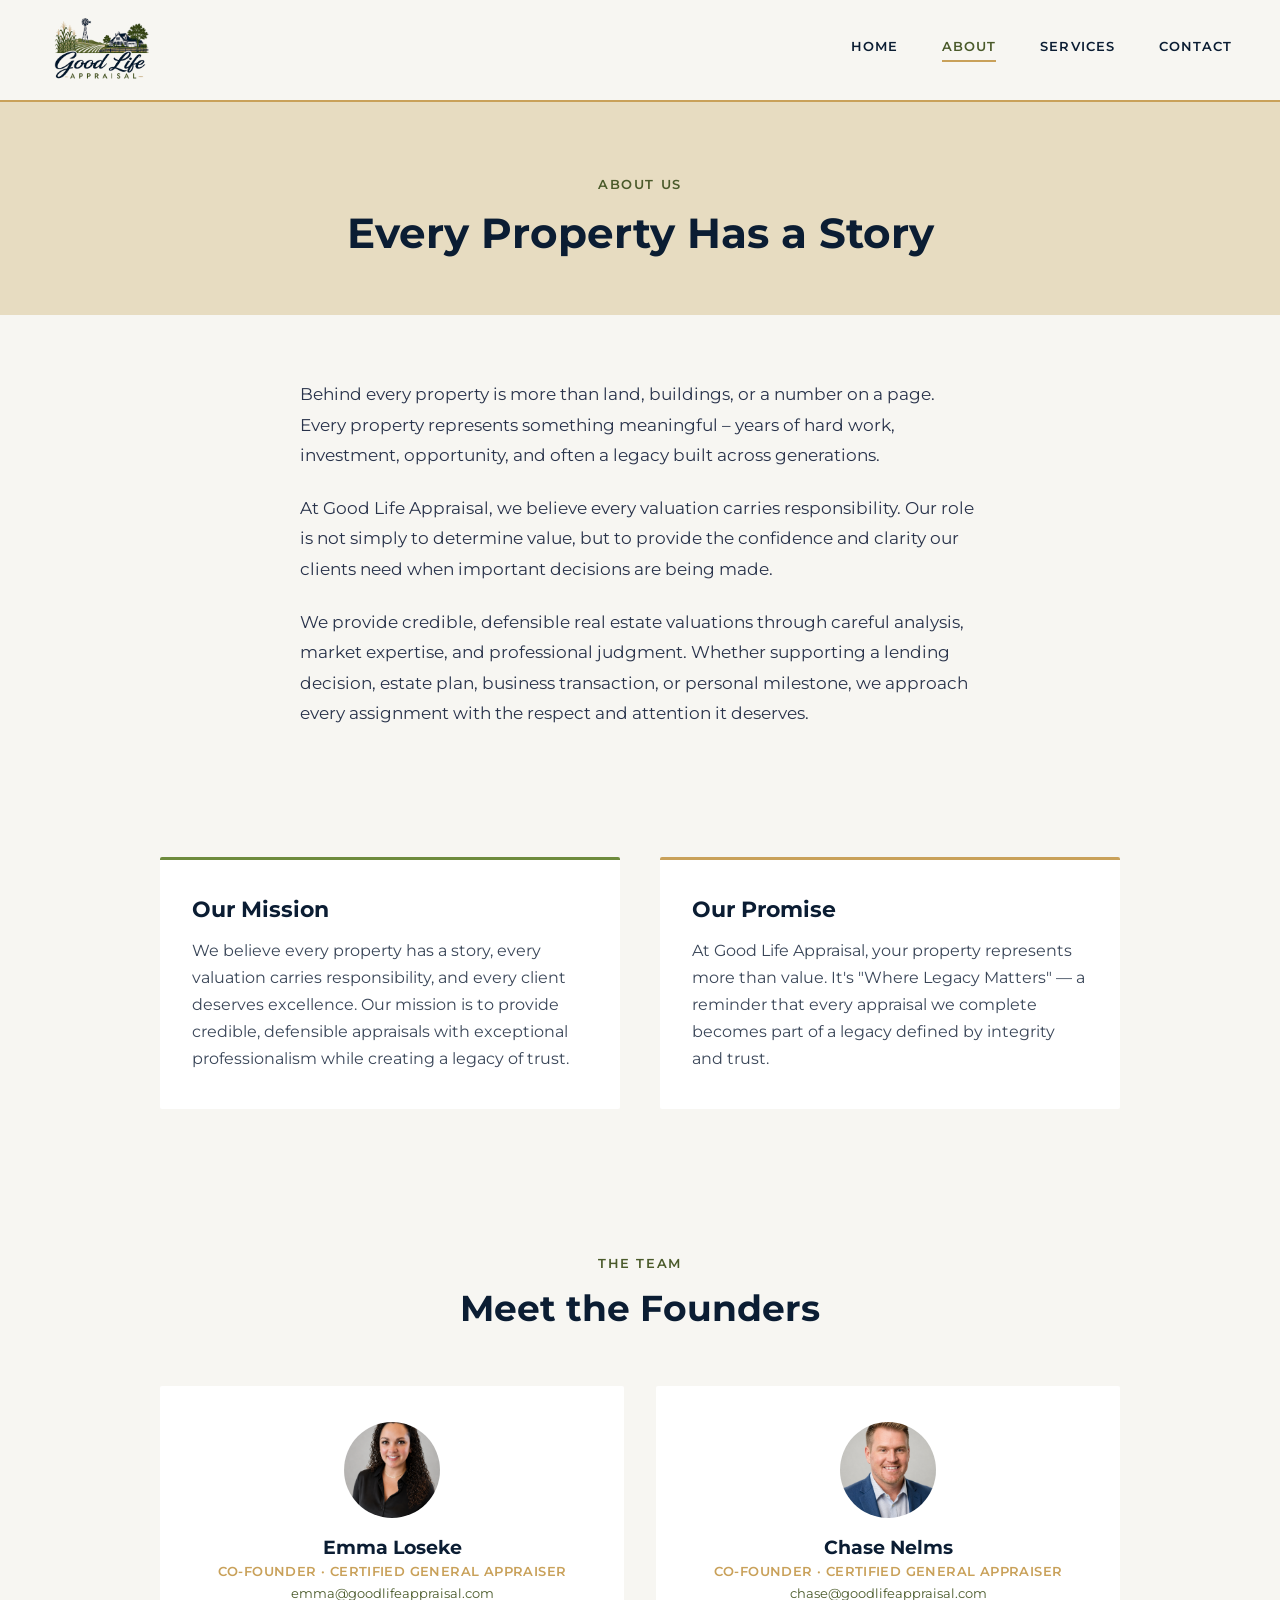
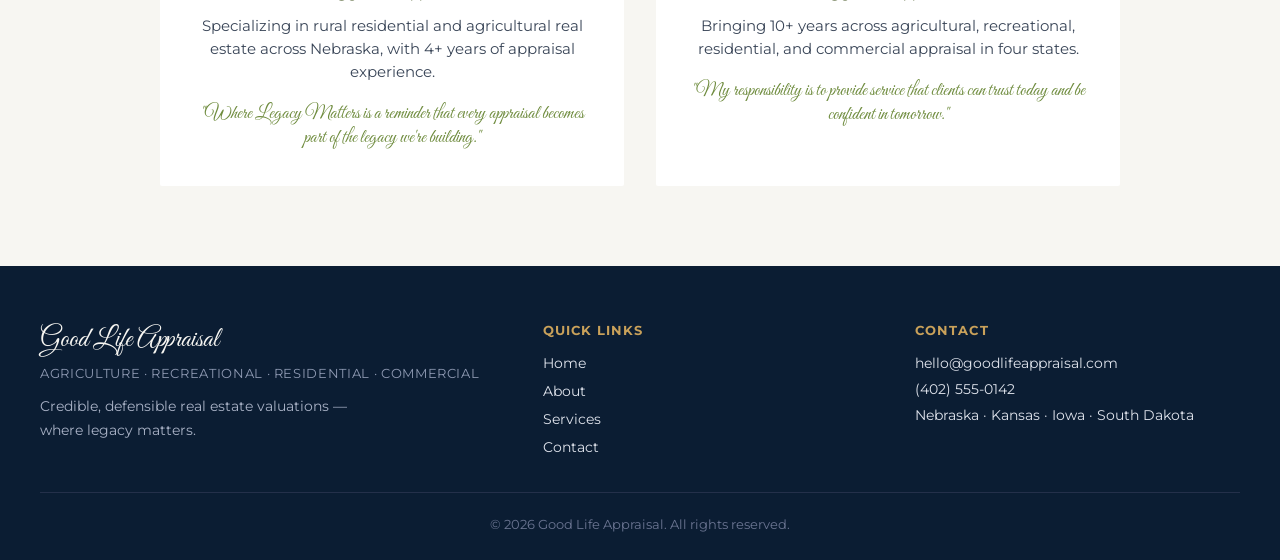
==== about.html @ 837d517a "Build production marketing site as plain static HTML/CSS/JS Recreates the design handoff (Good Life " ====
<!DOCTYPE html>
<html lang="en">
<head>
<meta charset="utf-8">
<meta name="viewport" content="width=device-width, initial-scale=1">
<title>About — Good Life Appraisal</title>
<link rel="preconnect" href="https://fonts.googleapis.com">
<link href="https://fonts.googleapis.com/css2?family=Great+Vibes&family=Montserrat:wght@400;500;600;700&display=swap" rel="stylesheet">
<link rel="stylesheet" href="styles.css">
</head>
<body>

<header class="site-header">
  <a class="logo" href="index.html">
    <img src="assets/glp-logo-only.png" alt="Good Life Appraisal">
  </a>
  <nav>
    <a href="index.html">HOME</a>
    <a href="about.html" class="active">ABOUT</a>
    <a href="services.html">SERVICES</a>
    <a href="contact.html">CONTACT</a>
  </nav>
</header>

<main>
  <section class="page-header tan">
    <span class="eyebrow-text-static">ABOUT US</span>
    <h1>Every Property Has a Story</h1>
  </section>

  <section class="story">
    <p>Behind every property is more than land, buildings, or a number on a page. Every property represents something meaningful – years of hard work, investment, opportunity, and often a legacy built across generations.</p>
    <p>At Good Life Appraisal, we believe every valuation carries responsibility. Our role is not simply to determine value, but to provide the confidence and clarity our clients need when important decisions are being made.</p>
    <p>We provide credible, defensible real estate valuations through careful analysis, market expertise, and professional judgment. Whether supporting a lending decision, estate plan, business transaction, or personal milestone, we approach every assignment with the respect and attention it deserves.</p>
  </section>

  <section class="mission-promise-wrap">
    <div class="mission-promise">
      <div class="card mission">
        <h3>Our Mission</h3>
        <p>We believe every property has a story, every valuation carries responsibility, and every client deserves excellence. Our mission is to provide credible, defensible appraisals with exceptional professionalism while creating a legacy of trust.</p>
      </div>
      <div class="card promise">
        <h3>Our Promise</h3>
        <p>At Good Life Appraisal, your property represents more than value. It's "Where Legacy Matters" — a reminder that every appraisal we complete becomes part of a legacy defined by integrity and trust.</p>
      </div>
    </div>
  </section>

  <section class="founders-section">
    <div class="section-heading">
      <span class="eyebrow-text-static">THE TEAM</span>
      <h2>Meet the Founders</h2>
    </div>
    <div class="founders-grid">
      <div class="founder-card">
        <img src="assets/emma-headshot.png" alt="Emma Loseke">
        <h3>Emma Loseke</h3>
        <p class="title">CO-FOUNDER · CERTIFIED GENERAL APPRAISER</p>
        <p class="email"><a href="mailto:emma@goodlifeappraisal.com">emma@goodlifeappraisal.com</a></p>
        <p class="teaser">Specializing in rural residential and agricultural real estate across Nebraska, with 4+ years of appraisal experience.</p>
        <p class="script quote">"Where Legacy Matters is a reminder that every appraisal becomes part of the legacy we're building."</p>
      </div>
      <div class="founder-card">
        <img src="assets/chase-headshot.jpeg" alt="Chase Nelms">
        <h3>Chase Nelms</h3>
        <p class="title">CO-FOUNDER · CERTIFIED GENERAL APPRAISER</p>
        <p class="email"><a href="mailto:chase@goodlifeappraisal.com">chase@goodlifeappraisal.com</a></p>
        <p class="teaser">Bringing 10+ years across agricultural, recreational, residential, and commercial appraisal in four states.</p>
        <p class="script quote">"My responsibility is to provide service that clients can trust today and be confident in tomorrow."</p>
      </div>
    </div>
  </section>
</main>

<footer class="site-footer">
  <div class="footer-grid">
    <div class="footer-brand">
      <p class="script">Good Life Appraisal</p>
      <p class="tagline">AGRICULTURE · RECREATIONAL · RESIDENTIAL · COMMERCIAL</p>
      <p class="desc">Credible, defensible real estate valuations — where legacy matters.</p>
    </div>
    <div class="footer-col">
      <h4>QUICK LINKS</h4>
      <div class="footer-links">
        <a href="index.html">Home</a>
        <a href="about.html">About</a>
        <a href="services.html">Services</a>
        <a href="contact.html">Contact</a>
      </div>
    </div>
    <div class="footer-col contact">
      <h4>CONTACT</h4>
      <p>hello@goodlifeappraisal.com</p>
      <p>(402) 555-0142</p>
      <p>Nebraska · Kansas · Iowa · South Dakota</p>
    </div>
  </div>
  <p class="footer-copyright">© 2026 Good Life Appraisal. All rights reserved.</p>
</footer>

</body>
</html>
---- styles.css ----
:root {
  --navy: #0B1D33;
  --olive: #4A5A2A;
  --leaf: #6E8B3D;
  --gold: #C9A15A;
  --tan: #E7DCC1;
  --white: #F7F6F2;
  --body-dark: #3a4658;
  --body-darker: #28324a;
}

* { box-sizing: border-box; }

body {
  margin: 0;
  font-family: 'Montserrat', sans-serif;
  background: var(--white);
  color: var(--navy);
}

a { color: var(--olive); text-decoration: none; }
a:hover { color: var(--leaf); }

.script {
  font-family: 'Great Vibes', cursive;
}

/* Header */
.site-header {
  position: sticky;
  top: 0;
  z-index: 50;
  background: var(--white);
  border-bottom: 2px solid var(--gold);
  display: flex;
  align-items: center;
  justify-content: space-between;
  padding: 16px 48px;
}

.site-header .logo img {
  height: 64px;
  width: auto;
  object-fit: contain;
}

.site-header nav {
  display: flex;
  align-items: center;
  gap: 44px;
}

.site-header nav a {
  font-weight: 600;
  font-size: 13px;
  letter-spacing: 0.08em;
  color: var(--navy);
  padding-bottom: 6px;
  border-bottom: 2px solid transparent;
}

.site-header nav a.active {
  color: var(--olive);
  border-bottom-color: var(--gold);
}

/* Buttons */
.btn {
  display: inline-block;
  padding: 15px 28px;
  font-weight: 600;
  font-size: 14px;
  letter-spacing: 0.02em;
  cursor: pointer;
  border-radius: 3px;
  border: none;
  font-family: inherit;
}

.btn-primary {
  background: var(--olive);
  color: var(--white);
}

.btn-outline-light {
  border: 1.5px solid var(--white);
  color: var(--white);
  background: transparent;
}

/* Home: principals strip */
.principals {
  background: var(--navy);
  padding: 40px 40px 0;
}

.principals-inner {
  max-width: 1200px;
  margin: 0 auto;
  display: flex;
  gap: 32px;
  justify-content: center;
  flex-wrap: wrap;
}

.principal-card {
  display: flex;
  align-items: center;
  gap: 16px;
  background: rgba(255,255,255,0.06);
  padding: 18px 26px;
  border-radius: 3px;
  min-width: 340px;
}

.principal-card img {
  width: 64px;
  height: 64px;
  border-radius: 50%;
  object-fit: cover;
  flex-shrink: 0;
}

.principal-card .name {
  font-size: 16px;
  font-weight: 700;
  margin: 0 0 3px;
  color: var(--white);
}

.principal-card .title {
  font-size: 12px;
  color: var(--gold);
  font-weight: 600;
  letter-spacing: 0.03em;
  margin: 0 0 6px;
}

.principal-card .email {
  font-size: 13px;
  margin: 0;
}

.principal-card .email a {
  color: #cfd4de;
}

/* Home: hero */
.hero {
  background: var(--navy);
  position: relative;
  overflow: hidden;
  padding: 56px 40px 80px;
  display: flex;
  align-items: center;
  justify-content: center;
  min-height: 400px;
}

.hero-inner {
  max-width: 720px;
  text-align: center;
}

.eyebrow {
  display: flex;
  align-items: center;
  justify-content: center;
  gap: 14px;
  margin-bottom: 22px;
}

.eyebrow-line {
  width: 44px;
  height: 2px;
  background: var(--gold);
}

.eyebrow-text {
  color: var(--gold);
  font-weight: 600;
  letter-spacing: 0.12em;
  font-size: 13px;
}

.hero h1 {
  font-size: 52px;
  line-height: 1.1;
  font-weight: 700;
  margin: 0 0 22px;
  color: var(--white);
}

.hero .script-line {
  font-size: 34px;
  color: var(--gold);
  margin: 0 0 24px;
}

.hero p.body {
  font-size: 17px;
  line-height: 1.7;
  color: #cfd4de;
  margin: 0 auto 36px;
  max-width: 560px;
}

.hero-buttons {
  display: flex;
  gap: 16px;
  justify-content: center;
}

/* Home: services overview */
.services-overview {
  padding: 88px 40px;
  max-width: 1200px;
  margin: 0 auto;
}

.section-heading {
  text-align: center;
  max-width: 640px;
  margin: 0 auto 56px;
}

.section-heading .eyebrow-text-static {
  color: var(--olive);
  font-weight: 600;
  letter-spacing: 0.12em;
  font-size: 13px;
}

.section-heading h2 {
  font-size: 36px;
  font-weight: 700;
  margin: 14px 0 0;
  color: var(--navy);
}

.services-grid {
  display: grid;
  grid-template-columns: repeat(4, 1fr);
  gap: 28px;
}

.service-card {
  background: #FFFFFF;
  border-top: 3px solid var(--gold);
  padding: 32px 26px;
  border-radius: 2px;
}

.service-card .num {
  font-size: 30px;
  color: var(--leaf);
}

.service-card h3 {
  font-size: 19px;
  font-weight: 700;
  margin: 10px 0 12px;
  color: var(--navy);
}

.service-card p {
  font-size: 14.5px;
  line-height: 1.65;
  color: var(--body-dark);
  margin: 0;
}

.services-more {
  text-align: center;
  margin-top: 48px;
}

.services-more a {
  color: var(--olive);
  font-weight: 600;
  font-size: 14px;
  border-bottom: 1.5px solid var(--olive);
  padding-bottom: 3px;
}

/* Home: quote band */
.quote-band {
  background: var(--navy);
  padding: 64px 40px;
  text-align: center;
}

.quote-band p.quote {
  font-size: 30px;
  color: var(--white);
  margin: 0 0 10px;
}

.quote-band p.caps {
  font-size: 14px;
  letter-spacing: 0.08em;
  color: var(--gold);
  font-weight: 600;
  margin: 0;
}

/* Page header band (About / Services / Contact) */
.page-header {
  padding: 72px 40px 56px;
  text-align: center;
}

.page-header.tan { background: var(--tan); }
.page-header.navy { background: var(--navy); }

.page-header .eyebrow-text-static {
  font-weight: 600;
  letter-spacing: 0.12em;
  font-size: 13px;
}

.page-header.tan .eyebrow-text-static { color: var(--olive); }
.page-header.navy .eyebrow-text-static { color: var(--gold); }

.page-header h1 {
  font-size: 42px;
  font-weight: 700;
  margin: 14px 0 0;
}

.page-header.tan h1 { color: var(--navy); }
.page-header.navy h1 { color: var(--white); }

.page-header .intro {
  font-size: 16px;
  color: #cfd4de;
  max-width: 560px;
  margin: 16px auto 0;
  line-height: 1.7;
}

/* About: story */
.story {
  max-width: 760px;
  margin: 0 auto;
  padding: 64px 40px;
}

.story p {
  font-size: 17px;
  line-height: 1.8;
  color: var(--body-darker);
  margin: 0 0 22px;
}

.story p:last-child { margin-bottom: 0; }

/* About: mission / promise */
.mission-promise-wrap {
  background: var(--white);
  padding: 64px 40px;
}

.mission-promise {
  max-width: 960px;
  margin: 0 auto;
  display: grid;
  grid-template-columns: 1fr 1fr;
  gap: 40px;
}

.mission-promise .card {
  background: #FFFFFF;
  padding: 36px 32px;
  border-radius: 2px;
}

.mission-promise .mission { border-top: 3px solid var(--leaf); }
.mission-promise .promise { border-top: 3px solid var(--gold); }

.mission-promise h3 {
  font-size: 22px;
  font-weight: 700;
  margin: 0 0 14px;
  color: var(--navy);
}

.mission-promise p {
  font-size: 15.5px;
  line-height: 1.75;
  color: var(--body-dark);
  margin: 0;
}

/* About: founders */
.founders-section {
  padding: 80px 40px;
  max-width: 1040px;
  margin: 0 auto;
}

.founders-grid {
  display: grid;
  grid-template-columns: 1fr 1fr;
  gap: 32px;
}

.founder-card {
  background: #FFFFFF;
  padding: 36px 30px;
  border-radius: 2px;
  text-align: center;
}

.founder-card img {
  width: 96px;
  height: 96px;
  border-radius: 50%;
  object-fit: cover;
  margin: 0 auto 18px;
  display: block;
}

.founder-card h3 {
  font-size: 19px;
  font-weight: 700;
  margin: 0 0 4px;
  color: var(--navy);
}

.founder-card .title {
  font-size: 13px;
  color: var(--gold);
  font-weight: 600;
  letter-spacing: 0.03em;
  margin: 0 0 6px;
}

.founder-card .email {
  font-size: 13px;
  margin: 0 0 14px;
}

.founder-card .teaser {
  font-size: 14.5px;
  line-height: 1.6;
  color: var(--body-dark);
  margin: 0;
}

.founder-card .quote {
  font-size: 19px;
  color: var(--leaf);
  margin: 18px 0 0;
}

/* Services: detail rows */
.services-detail {
  max-width: 960px;
  margin: 0 auto;
  padding: 72px 40px;
  display: flex;
  flex-direction: column;
  gap: 28px;
}

.service-row {
  display: flex;
  gap: 32px;
  align-items: flex-start;
  background: #FFFFFF;
  padding: 34px 32px;
  border-radius: 2px;
  border-left: 4px solid var(--leaf);
}

.service-row .num {
  font-size: 44px;
  color: var(--gold);
  min-width: 64px;
}

.service-row h3 {
  font-size: 22px;
  font-weight: 700;
  margin: 0 0 10px;
  color: var(--navy);
}

.service-row p {
  font-size: 15.5px;
  line-height: 1.75;
  color: var(--body-dark);
  margin: 0;
}

/* Services: CTA band */
.cta-band {
  background: var(--tan);
  padding: 56px 40px;
  text-align: center;
}

.cta-band p {
  font-size: 15px;
  font-weight: 600;
  letter-spacing: 0.05em;
  color: var(--navy);
  margin: 0 0 22px;
}

/* Contact */
.contact-grid {
  max-width: 1040px;
  margin: 0 auto;
  padding: 72px 40px;
  display: grid;
  grid-template-columns: 1.3fr 1fr;
  gap: 48px;
}

.contact-form {
  background: #FFFFFF;
  padding: 40px 36px;
  border-radius: 2px;
  display: flex;
  flex-direction: column;
  gap: 18px;
}

.contact-form .field-row {
  display: grid;
  grid-template-columns: 1fr 1fr;
  gap: 14px;
}

.contact-form label {
  font-size: 13px;
  font-weight: 600;
  color: var(--navy);
  display: block;
  margin-bottom: 6px;
}

.contact-form input,
.contact-form select,
.contact-form textarea {
  width: 100%;
  box-sizing: border-box;
  padding: 12px 14px;
  border: 1px solid var(--tan);
  border-radius: 3px;
  font-size: 14px;
  font-family: inherit;
  background: #fff;
}

.contact-form textarea { resize: vertical; }

.contact-form button {
  margin-top: 6px;
}

.contact-thanks {
  background: #FFFFFF;
  padding: 48px 40px;
  border-radius: 2px;
  border-top: 3px solid var(--leaf);
  text-align: center;
}

.contact-thanks h3 {
  font-size: 22px;
  font-weight: 700;
  margin: 0 0 12px;
  color: var(--navy);
}

.contact-thanks p {
  font-size: 15px;
  line-height: 1.7;
  color: var(--body-dark);
  margin: 0;
}

.contact-info {
  display: flex;
  flex-direction: column;
  gap: 28px;
}

.contact-info h4 {
  font-size: 13px;
  font-weight: 700;
  letter-spacing: 0.08em;
  color: var(--olive);
  margin: 0 0 8px;
}

.contact-info p {
  font-size: 15.5px;
  color: var(--navy);
  margin: 0;
  line-height: 1.6;
}

/* Footer */
.site-footer {
  background: var(--navy);
  padding: 56px 40px 28px;
}

.footer-grid {
  max-width: 1200px;
  margin: 0 auto;
  display: grid;
  grid-template-columns: 1.4fr 1fr 1fr;
  gap: 48px;
  padding-bottom: 36px;
  border-bottom: 1px solid #24304a;
}

.footer-brand .script {
  font-size: 28px;
  color: var(--white);
  margin: 0 0 8px;
}

.footer-brand .tagline {
  font-size: 13px;
  color: #8f9ab3;
  letter-spacing: 0.05em;
  margin: 0 0 14px;
}

.footer-brand .desc {
  font-size: 14px;
  color: #a9b2c6;
  line-height: 1.7;
  margin: 0;
  max-width: 340px;
}

.footer-col h4 {
  font-size: 13px;
  font-weight: 700;
  letter-spacing: 0.08em;
  color: var(--gold);
  margin: 0 0 16px;
}

.footer-links {
  display: flex;
  flex-direction: column;
  gap: 10px;
}

.footer-links a {
  font-size: 14px;
  color: #dfe3ec;
}

.footer-links a:hover { color: var(--gold); }

.footer-col.contact p {
  font-size: 14px;
  color: #dfe3ec;
  margin: 0 0 8px;
}

.footer-col.contact p:last-child { margin-bottom: 0; }

.footer-copyright {
  text-align: center;
  font-size: 12.5px;
  color: #6b7592;
  margin: 24px 0 0;
}

/* Responsive */
@media (max-width: 900px) {
  .services-grid { grid-template-columns: repeat(2, 1fr); }
  .mission-promise,
  .founders-grid,
  .contact-grid,
  .footer-grid { grid-template-columns: 1fr; }
}

@media (max-width: 640px) {
  .site-header { padding: 16px 20px; flex-wrap: wrap; gap: 16px; }
  .site-header nav { gap: 24px; flex-wrap: wrap; }
  .services-grid { grid-template-columns: 1fr; }
  .hero h1 { font-size: 38px; }
  .contact-form .field-row { grid-template-columns: 1fr; }
}
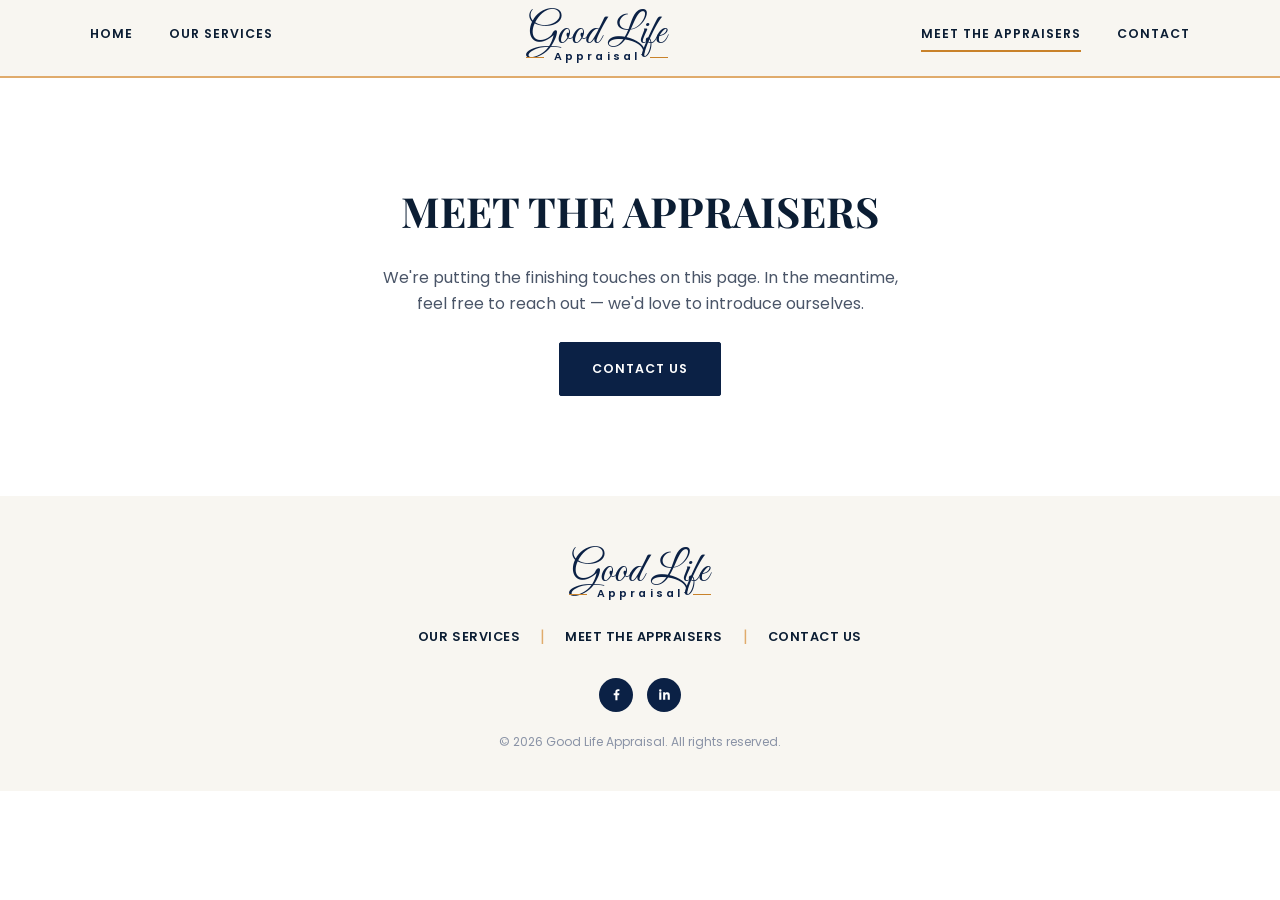
==== commit 8ede49a2: "Rebuild marketing site to match new Take 2 mockups Replaces the previous design with a navy/gold/cre" ====
--- a/about.html
+++ b/about.html
@@ -1,103 +1,73 @@
 <!DOCTYPE html>
 <html lang="en">
 <head>
-<meta charset="utf-8">
-<meta name="viewport" content="width=device-width, initial-scale=1">
-<title>About — Good Life Appraisal</title>
-<link rel="preconnect" href="https://fonts.googleapis.com">
-<link href="https://fonts.googleapis.com/css2?family=Great+Vibes&family=Montserrat:wght@400;500;600;700&display=swap" rel="stylesheet">
+<meta charset="UTF-8">
+<meta name="viewport" content="width=device-width, initial-scale=1.0">
+<title>Meet the Appraisers | Good Life Appraisal</title>
+<meta name="description" content="Meet the certified appraisers behind Good Life Appraisal.">
 <link rel="stylesheet" href="styles.css">
 </head>
 <body>
 
 <header class="site-header">
-  <a class="logo" href="index.html">
-    <img src="assets/glp-logo-only.png" alt="Good Life Appraisal">
-  </a>
-  <nav>
-    <a href="index.html">HOME</a>
-    <a href="about.html" class="active">ABOUT</a>
-    <a href="services.html">SERVICES</a>
-    <a href="contact.html">CONTACT</a>
-  </nav>
+  <div class="container">
+    <nav class="main-nav nav-left">
+      <a href="index.html">Home</a>
+      <a href="services.html">Our Services</a>
+    </nav>
+
+    <a href="index.html" class="logo">
+      <span class="logo-script">Good Life</span>
+      <span class="logo-sub">Appraisal</span>
+    </a>
+
+    <nav class="main-nav nav-right">
+      <a href="about.html" class="active">Meet the Appraisers</a>
+      <a href="contact.html">Contact</a>
+    </nav>
+
+    <button class="nav-toggle" aria-label="Toggle navigation">
+      <span></span><span></span><span></span>
+    </button>
+  </div>
 </header>
 
 <main>
-  <section class="page-header tan">
-    <span class="eyebrow-text-static">ABOUT US</span>
-    <h1>Every Property Has a Story</h1>
-  </section>
-
-  <section class="story">
-    <p>Behind every property is more than land, buildings, or a number on a page. Every property represents something meaningful – years of hard work, investment, opportunity, and often a legacy built across generations.</p>
-    <p>At Good Life Appraisal, we believe every valuation carries responsibility. Our role is not simply to determine value, but to provide the confidence and clarity our clients need when important decisions are being made.</p>
-    <p>We provide credible, defensible real estate valuations through careful analysis, market expertise, and professional judgment. Whether supporting a lending decision, estate plan, business transaction, or personal milestone, we approach every assignment with the respect and attention it deserves.</p>
-  </section>
-
-  <section class="mission-promise-wrap">
-    <div class="mission-promise">
-      <div class="card mission">
-        <h3>Our Mission</h3>
-        <p>We believe every property has a story, every valuation carries responsibility, and every client deserves excellence. Our mission is to provide credible, defensible appraisals with exceptional professionalism while creating a legacy of trust.</p>
-      </div>
-      <div class="card promise">
-        <h3>Our Promise</h3>
-        <p>At Good Life Appraisal, your property represents more than value. It's "Where Legacy Matters" — a reminder that every appraisal we complete becomes part of a legacy defined by integrity and trust.</p>
-      </div>
-    </div>
-  </section>
-
-  <section class="founders-section">
-    <div class="section-heading">
-      <span class="eyebrow-text-static">THE TEAM</span>
-      <h2>Meet the Founders</h2>
-    </div>
-    <div class="founders-grid">
-      <div class="founder-card">
-        <img src="assets/emma-headshot.png" alt="Emma Loseke">
-        <h3>Emma Loseke</h3>
-        <p class="title">CO-FOUNDER · CERTIFIED GENERAL APPRAISER</p>
-        <p class="email"><a href="mailto:emma@goodlifeappraisal.com">emma@goodlifeappraisal.com</a></p>
-        <p class="teaser">Specializing in rural residential and agricultural real estate across Nebraska, with 4+ years of appraisal experience.</p>
-        <p class="script quote">"Where Legacy Matters is a reminder that every appraisal becomes part of the legacy we're building."</p>
-      </div>
-      <div class="founder-card">
-        <img src="assets/chase-headshot.jpeg" alt="Chase Nelms">
-        <h3>Chase Nelms</h3>
-        <p class="title">CO-FOUNDER · CERTIFIED GENERAL APPRAISER</p>
-        <p class="email"><a href="mailto:chase@goodlifeappraisal.com">chase@goodlifeappraisal.com</a></p>
-        <p class="teaser">Bringing 10+ years across agricultural, recreational, residential, and commercial appraisal in four states.</p>
-        <p class="script quote">"My responsibility is to provide service that clients can trust today and be confident in tomorrow."</p>
-      </div>
+  <section class="placeholder-section">
+    <div class="container">
+      <h1>Meet the Appraisers</h1>
+      <p>We're putting the finishing touches on this page. In the meantime, feel free to reach out &mdash; we'd love to introduce ourselves.</p>
+      <br>
+      <a href="contact.html" class="btn btn-solid-navy">Contact Us</a>
     </div>
   </section>
 </main>
 
 <footer class="site-footer">
-  <div class="footer-grid">
-    <div class="footer-brand">
-      <p class="script">Good Life Appraisal</p>
-      <p class="tagline">AGRICULTURE · RECREATIONAL · RESIDENTIAL · COMMERCIAL</p>
-      <p class="desc">Credible, defensible real estate valuations — where legacy matters.</p>
+  <div class="container">
+    <a href="index.html" class="logo footer-logo">
+      <span class="logo-script">Good Life</span>
+      <span class="logo-sub">Appraisal</span>
+    </a>
+    <div class="footer-links">
+      <a href="services.html">Our Services</a>
+      <span class="sep">|</span>
+      <a href="about.html">Meet the Appraisers</a>
+      <span class="sep">|</span>
+      <a href="contact.html">Contact Us</a>
     </div>
-    <div class="footer-col">
-      <h4>QUICK LINKS</h4>
-      <div class="footer-links">
-        <a href="index.html">Home</a>
-        <a href="about.html">About</a>
-        <a href="services.html">Services</a>
-        <a href="contact.html">Contact</a>
-      </div>
+    <div class="footer-social">
+      <a href="#" aria-label="Facebook">
+        <svg width="15" height="15" viewBox="0 0 24 24" fill="#fff" xmlns="http://www.w3.org/2000/svg"><path d="M13.5 21V13h2.7l.4-3.1h-3.1V8c0-.9.25-1.5 1.55-1.5H16.7V3.7C16.4 3.66 15.4 3.57 14.24 3.57c-2.4 0-4.05 1.47-4.05 4.16V9.9H7.5V13h2.69v8h3.31Z"/></svg>
+      </a>
+      <a href="#" aria-label="LinkedIn">
+        <svg width="15" height="15" viewBox="0 0 24 24" fill="#fff" xmlns="http://www.w3.org/2000/svg"><path d="M6.94 8.5H3.56V20.5H6.94V8.5ZM5.25 3.5A1.96 1.96 0 1 0 5.27 7.42 1.96 1.96 0 0 0 5.25 3.5ZM20.5 20.5H17.13V14.28C17.13 12.77 16.6 11.75 15.24 11.75C14.2 11.75 13.59 12.44 13.32 13.11C13.22 13.35 13.2 13.68 13.2 14.02V20.5H9.83S9.87 9.43 9.83 8.5H13.2V9.94C13.65 9.24 14.46 8.25 16.58 8.25C19.21 8.25 20.5 9.98 20.5 13.54V20.5Z"/></svg>
+      </a>
     </div>
-    <div class="footer-col contact">
-      <h4>CONTACT</h4>
-      <p>hello@goodlifeappraisal.com</p>
-      <p>(402) 555-0142</p>
-      <p>Nebraska · Kansas · Iowa · South Dakota</p>
-    </div>
+    <p class="footer-copy">&copy; 2026 Good Life Appraisal. All rights reserved.</p>
   </div>
-  <p class="footer-copyright">© 2026 Good Life Appraisal. All rights reserved.</p>
 </footer>
 
+<script src="script.js"></script>
 </body>
 </html>
--- a/styles.css
+++ b/styles.css
@@ -1,695 +1,783 @@
+@import url('https://fonts.googleapis.com/css2?family=Playfair+Display:wght@600;700&family=Great+Vibes&family=Poppins:wght@400;500;600;700&display=swap');
+
 :root {
-  --navy: #0B1D33;
-  --olive: #4A5A2A;
-  --leaf: #6E8B3D;
-  --gold: #C9A15A;
-  --tan: #E7DCC1;
-  --white: #F7F6F2;
-  --body-dark: #3a4658;
-  --body-darker: #28324a;
+  --navy: #0b2145;
+  --navy-deep: #071730;
+  --gold: #c9822a;
+  --gold-light: #e0ab6c;
+  --cream: #f8f6f1;
+  --text-navy: #0b1d33;
+  --text-body: #4a5568;
+  --text-on-navy: #d7dbe6;
+  --text-muted-on-navy: #aab3c8;
+  --border-light: #e5e0d5;
+
+  --font-serif: 'Playfair Display', Georgia, serif;
+  --font-script: 'Great Vibes', cursive;
+  --font-sans: 'Poppins', -apple-system, BlinkMacSystemFont, sans-serif;
 }
 
 * { box-sizing: border-box; }
+
+html { scroll-behavior: smooth; }
 
 body {
   margin: 0;
-  font-family: 'Montserrat', sans-serif;
-  background: var(--white);
+  font-family: var(--font-sans);
+  color: var(--text-body);
+  background: #ffffff;
+  line-height: 1.6;
+}
+
+img { max-width: 100%; display: block; }
+
+a { text-decoration: none; color: inherit; }
+
+ul { margin: 0; padding: 0; list-style: none; }
+
+.container {
+  max-width: 1180px;
+  margin: 0 auto;
+  padding: 0 40px;
+}
+
+/* Logo */
+.logo {
+  display: flex;
+  flex-direction: column;
+  align-items: center;
+  line-height: 1;
+}
+
+.logo-script {
+  font-family: var(--font-script);
+  font-size: 2.6rem;
   color: var(--navy);
 }
 
-a { color: var(--olive); text-decoration: none; }
-a:hover { color: var(--leaf); }
-
-.script {
-  font-family: 'Great Vibes', cursive;
+.logo-sub {
+  display: flex;
+  align-items: center;
+  gap: 10px;
+  margin-top: -4px;
+  font-size: 0.68rem;
+  font-weight: 600;
+  letter-spacing: 0.28em;
+  color: var(--navy);
+}
+
+.logo-sub::before,
+.logo-sub::after {
+  content: '';
+  width: 18px;
+  height: 1px;
+  background: var(--gold);
 }
 
 /* Header */
 .site-header {
   position: sticky;
   top: 0;
-  z-index: 50;
-  background: var(--white);
-  border-bottom: 2px solid var(--gold);
+  z-index: 100;
+  background: var(--cream);
+  border-bottom: 2px solid var(--gold-light);
+}
+
+.site-header .container {
   display: flex;
   align-items: center;
   justify-content: space-between;
-  padding: 16px 48px;
-}
-
-.site-header .logo img {
-  height: 64px;
-  width: auto;
-  object-fit: contain;
-}
-
-.site-header nav {
-  display: flex;
-  align-items: center;
-  gap: 44px;
-}
-
-.site-header nav a {
-  font-weight: 600;
-  font-size: 13px;
+  padding-top: 14px;
+  padding-bottom: 14px;
+}
+
+.main-nav {
+  display: flex;
+  gap: 36px;
+}
+
+.main-nav.nav-right { justify-content: flex-end; }
+
+.main-nav a {
+  font-size: 0.78rem;
+  font-weight: 600;
   letter-spacing: 0.08em;
-  color: var(--navy);
+  text-transform: uppercase;
+  color: var(--text-navy);
   padding-bottom: 6px;
   border-bottom: 2px solid transparent;
-}
-
-.site-header nav a.active {
-  color: var(--olive);
+  white-space: nowrap;
+}
+
+.main-nav a:hover { color: var(--gold); }
+
+.main-nav a.active {
   border-bottom-color: var(--gold);
+}
+
+.nav-toggle {
+  display: none;
+  background: none;
+  border: none;
+  cursor: pointer;
+  padding: 8px;
+}
+
+.nav-toggle span {
+  display: block;
+  width: 26px;
+  height: 2px;
+  background: var(--navy);
+  margin: 5px 0;
 }
 
 /* Buttons */
 .btn {
   display: inline-block;
-  padding: 15px 28px;
-  font-weight: 600;
-  font-size: 14px;
-  letter-spacing: 0.02em;
+  font-family: var(--font-sans);
+  font-size: 0.78rem;
+  font-weight: 600;
+  letter-spacing: 0.08em;
+  text-transform: uppercase;
+  padding: 16px 32px;
+  border-radius: 2px;
   cursor: pointer;
-  border-radius: 3px;
-  border: none;
-  font-family: inherit;
-}
-
-.btn-primary {
-  background: var(--olive);
-  color: var(--white);
-}
-
-.btn-outline-light {
-  border: 1.5px solid var(--white);
-  color: var(--white);
+  border: 1px solid transparent;
+  transition: all 0.2s ease;
+  text-align: center;
+}
+
+.btn-solid-navy {
+  background: var(--navy);
+  color: #fff;
+  border-color: var(--navy);
+}
+.btn-solid-navy:hover { background: var(--navy-deep); }
+
+.btn-outline-gold {
   background: transparent;
-}
-
-/* Home: principals strip */
-.principals {
+  border-color: var(--gold);
+  color: var(--text-navy);
+}
+.btn-outline-gold:hover { background: var(--gold); color: #fff; }
+
+.btn-solid-gold {
+  background: var(--gold);
+  color: #fff;
+  border-color: var(--gold);
+}
+.btn-solid-gold:hover { background: #b6721f; }
+
+.btn-outline-white {
+  background: transparent;
+  border-color: rgba(255,255,255,0.5);
+  color: #fff;
+}
+.btn-outline-white:hover { background: rgba(255,255,255,0.1); }
+
+.btn-outline-gold-on-navy {
+  background: transparent;
+  border-color: var(--gold);
+  color: #fff;
+}
+.btn-outline-gold-on-navy:hover { background: var(--gold); }
+
+.btn-block { display: block; width: 100%; }
+
+/* Section eyebrow / divider heading */
+.eyebrow-divider {
+  display: flex;
+  align-items: center;
+  justify-content: center;
+  gap: 20px;
+  margin-bottom: 18px;
+}
+.eyebrow-divider .line {
+  height: 1px;
+  width: 60px;
+  background: var(--gold-light);
+}
+
+h1, h2, h3 {
+  font-family: var(--font-serif);
+  color: var(--text-navy);
+  margin: 0;
+  font-weight: 700;
+}
+
+/* ---------- HERO (home) ---------- */
+.hero {
+  background: #fff;
+  padding: 64px 0 72px;
+}
+
+.hero .container {
+  display: grid;
+  grid-template-columns: 1fr 1fr;
+  gap: 56px;
+  align-items: center;
+}
+
+.hero h1 {
+  font-size: 3rem;
+  line-height: 1.15;
+  text-transform: uppercase;
+}
+
+.hero-divider {
+  display: flex;
+  align-items: center;
+  gap: 16px;
+  margin: 22px 0;
+}
+.hero-divider .line { height: 1px; flex: 1; max-width: 90px; background: var(--gold-light); }
+.hero-divider svg { flex-shrink: 0; }
+
+.hero p.lede {
+  font-size: 1.05rem;
+  color: var(--text-body);
+  max-width: 440px;
+  margin-bottom: 32px;
+}
+
+.hero-actions { display: flex; gap: 16px; flex-wrap: wrap; }
+
+.hero-art {
+  position: relative;
+  background: linear-gradient(180deg, #fdf6e8 0%, #f3e4c4 100%);
+  border-radius: 6px;
+  overflow: hidden;
+  padding: 24px;
+}
+
+.hero-art img { width: 100%; height: auto; }
+
+/* ---------- Story / valuation navy section ---------- */
+.story-section {
   background: var(--navy);
-  padding: 40px 40px 0;
-}
-
-.principals-inner {
-  max-width: 1200px;
-  margin: 0 auto;
-  display: flex;
+  color: var(--text-on-navy);
+  padding: 80px 0;
+}
+
+.story-grid {
+  display: grid;
+  grid-template-columns: 1fr 1px 1fr;
+  gap: 48px;
+}
+
+.story-grid .divider-col { background: rgba(255,255,255,0.15); }
+
+.story-grid h2 {
+  color: #fff;
+  font-size: 1.7rem;
+  text-transform: uppercase;
+  line-height: 1.3;
+  margin-bottom: 24px;
+}
+
+.story-grid p { margin: 0 0 18px; color: var(--text-on-navy); }
+
+.valuation-list { margin-top: 24px; }
+
+.valuation-item {
+  display: flex;
+  align-items: center;
+  gap: 20px;
+  padding: 14px 0;
+}
+
+.valuation-item svg { flex-shrink: 0; }
+
+.valuation-item span {
+  font-size: 1rem;
+  font-weight: 600;
+  letter-spacing: 0.04em;
+  text-transform: uppercase;
+  color: #fff;
+}
+
+.where-band {
+  margin-top: 56px;
+  padding-top: 40px;
+  text-align: center;
+  border-top: 1px solid rgba(255,255,255,0.2);
+}
+
+.where-band h3 {
+  color: #fff;
+  font-size: 1.3rem;
+  text-transform: uppercase;
+  display: inline-flex;
+  align-items: center;
+  gap: 20px;
+}
+.where-band h3::before,
+.where-band h3::after {
+  content: '';
+  width: 80px;
+  height: 1px;
+  background: var(--gold-light);
+}
+
+.where-location {
+  margin-top: 18px;
+  display: flex;
+  align-items: center;
+  justify-content: center;
+  gap: 8px;
+  font-weight: 600;
+  color: var(--gold-light);
+  font-size: 1.05rem;
+}
+
+.where-band .sub {
+  margin-top: 6px;
+  color: var(--text-muted-on-navy);
+  font-size: 0.9rem;
+}
+
+/* ---------- Page hero band (Services / generic) ---------- */
+.page-hero {
+  background: var(--cream);
+  padding: 72px 0;
+  text-align: center;
+}
+
+.page-hero h1 {
+  font-size: 2.8rem;
+  text-transform: uppercase;
+}
+
+.page-hero p {
+  max-width: 640px;
+  margin: 20px auto 0;
+  font-size: 1rem;
+}
+
+.page-hero.navy {
+  background: var(--navy);
+}
+.page-hero.navy h1 { color: #fff; }
+.page-hero.navy p { color: var(--text-on-navy); }
+
+/* ---------- Section heading with lines either side ---------- */
+.section-title {
+  text-align: center;
+  display: flex;
+  align-items: center;
+  justify-content: center;
+  gap: 24px;
+  margin-bottom: 48px;
+}
+.section-title .line { height: 1px; width: 90px; background: var(--gold-light); }
+.section-title h2 {
+  font-size: 1.6rem;
+  text-transform: uppercase;
+  white-space: nowrap;
+}
+.section-title.on-navy h2 { color: #fff; }
+
+/* ---------- What We Appraise grid ---------- */
+.appraise-section { padding: 80px 0; }
+
+.appraise-grid {
+  display: grid;
+  grid-template-columns: repeat(4, 1fr);
   gap: 32px;
+}
+
+.appraise-card {
+  text-align: center;
+  padding: 0 12px;
+  border-left: 1px solid var(--border-light);
+}
+.appraise-card:first-child { border-left: none; }
+
+.appraise-card svg { margin-bottom: 18px; }
+
+.appraise-card h3 {
+  font-size: 1.05rem;
+  text-transform: uppercase;
+  margin-bottom: 10px;
+}
+
+.appraise-card p {
+  font-size: 0.9rem;
+  color: var(--text-body);
+  margin: 0;
+}
+
+/* ---------- What We Do ---------- */
+.what-we-do { background: var(--cream); padding: 80px 0; }
+
+.what-we-do > .container > p.intro {
+  text-align: center;
+  max-width: 600px;
+  margin: 0 auto 48px;
+}
+
+.wwd-grid {
+  display: grid;
+  grid-template-columns: 1fr 1px 1fr;
+  gap: 48px;
+}
+.wwd-grid .divider-col { background: var(--border-light); }
+
+.wwd-col h3 {
+  display: flex;
+  align-items: center;
+  gap: 16px;
+  font-size: 1.15rem;
+  text-transform: uppercase;
+  margin-bottom: 20px;
+}
+
+.wwd-col .icon-circle {
+  width: 52px;
+  height: 52px;
+  border-radius: 50%;
+  border: 1px solid var(--gold);
+  display: flex;
+  align-items: center;
   justify-content: center;
+  flex-shrink: 0;
+}
+
+.wwd-col ul li {
+  position: relative;
+  padding-left: 20px;
+  margin-bottom: 10px;
+  color: var(--text-body);
+}
+.wwd-col ul li::before {
+  content: '';
+  position: absolute;
+  left: 0;
+  top: 10px;
+  width: 6px;
+  height: 6px;
+  border-radius: 50%;
+  background: var(--gold);
+}
+
+/* ---------- Good Life Standard ---------- */
+.standard-section {
+  background: var(--navy);
+  padding: 72px 0;
+}
+
+.standard-section .section-sub {
+  text-align: center;
+  color: var(--text-on-navy);
+  max-width: 640px;
+  margin: -24px auto 48px;
+}
+
+.standard-grid {
+  display: grid;
+  grid-template-columns: repeat(5, 1fr);
+  gap: 24px;
+}
+
+.standard-card {
+  text-align: center;
+  border-left: 1px solid rgba(255,255,255,0.15);
+  padding: 0 10px;
+}
+.standard-card:first-child { border-left: none; }
+
+.standard-card svg { margin-bottom: 16px; }
+
+.standard-card h4 {
+  color: var(--gold-light);
+  font-size: 0.85rem;
+  font-weight: 700;
+  letter-spacing: 0.04em;
+  text-transform: uppercase;
+  margin: 0 0 10px;
+}
+
+.standard-card p {
+  color: var(--text-on-navy);
+  font-size: 0.85rem;
+  margin: 0;
+}
+
+/* ---------- Where We Appraise (map) ---------- */
+.map-section { padding: 64px 0; }
+
+.map-section .container {
+  display: flex;
+  align-items: center;
+  justify-content: space-between;
+  gap: 40px;
   flex-wrap: wrap;
 }
 
-.principal-card {
-  display: flex;
-  align-items: center;
-  gap: 16px;
-  background: rgba(255,255,255,0.06);
-  padding: 18px 26px;
-  border-radius: 3px;
-  min-width: 340px;
-}
-
-.principal-card img {
-  width: 64px;
-  height: 64px;
-  border-radius: 50%;
-  object-fit: cover;
-  flex-shrink: 0;
-}
-
-.principal-card .name {
-  font-size: 16px;
-  font-weight: 700;
-  margin: 0 0 3px;
-  color: var(--white);
-}
-
-.principal-card .title {
-  font-size: 12px;
+.map-copy h3 {
+  display: flex;
+  align-items: center;
+  gap: 10px;
+  font-size: 1.2rem;
+  text-transform: uppercase;
+  margin-bottom: 8px;
+}
+
+.map-copy .loc {
   color: var(--gold);
   font-weight: 600;
-  letter-spacing: 0.03em;
   margin: 0 0 6px;
 }
 
-.principal-card .email {
-  font-size: 13px;
-  margin: 0;
-}
-
-.principal-card .email a {
-  color: #cfd4de;
-}
-
-/* Home: hero */
-.hero {
-  background: var(--navy);
-  position: relative;
-  overflow: hidden;
-  padding: 56px 40px 80px;
+.map-copy p.sub { margin: 0; font-size: 0.9rem; }
+
+.map-graphic { flex-shrink: 0; }
+
+/* ---------- Footer ---------- */
+.site-footer {
+  background: var(--cream);
+  padding: 56px 0 28px;
+  text-align: center;
+}
+
+.footer-logo { margin-bottom: 24px; }
+
+.footer-links {
   display: flex;
   align-items: center;
   justify-content: center;
-  min-height: 400px;
-}
-
-.hero-inner {
-  max-width: 720px;
-  text-align: center;
-}
-
-.eyebrow {
-  display: flex;
-  align-items: center;
+  gap: 20px;
+  margin-bottom: 28px;
+  flex-wrap: wrap;
+}
+
+.footer-links a {
+  font-size: 0.8rem;
+  font-weight: 600;
+  letter-spacing: 0.04em;
+  text-transform: uppercase;
+  color: var(--text-navy);
+}
+.footer-links a:hover { color: var(--gold); }
+
+.footer-links .sep { color: var(--gold-light); }
+
+.footer-social {
+  display: flex;
   justify-content: center;
   gap: 14px;
-  margin-bottom: 22px;
-}
-
-.eyebrow-line {
-  width: 44px;
+  margin-bottom: 20px;
+}
+
+.footer-social a {
+  width: 34px;
+  height: 34px;
+  border-radius: 50%;
+  background: var(--navy);
+  display: flex;
+  align-items: center;
+  justify-content: center;
+}
+
+.footer-copy {
+  font-size: 0.75rem;
+  color: #8a93a6;
+}
+
+/* ---------- Contact page ---------- */
+.contact-section {
+  background: var(--navy);
+  padding: 72px 0 88px;
+}
+
+.contact-header { text-align: center; margin-bottom: 40px; }
+
+.contact-header h1 {
+  color: #fff;
+  font-size: 2.6rem;
+  text-transform: uppercase;
+}
+
+.contact-header .underline {
+  width: 70px;
   height: 2px;
   background: var(--gold);
-}
-
-.eyebrow-text {
-  color: var(--gold);
-  font-weight: 600;
-  letter-spacing: 0.12em;
-  font-size: 13px;
-}
-
-.hero h1 {
-  font-size: 52px;
-  line-height: 1.1;
+  margin: 20px auto 24px;
+}
+
+.contact-header .tagline {
+  color: var(--gold-light);
   font-weight: 700;
-  margin: 0 0 22px;
-  color: var(--white);
-}
-
-.hero .script-line {
-  font-size: 34px;
-  color: var(--gold);
-  margin: 0 0 24px;
-}
-
-.hero p.body {
-  font-size: 17px;
-  line-height: 1.7;
-  color: #cfd4de;
-  margin: 0 auto 36px;
-  max-width: 560px;
-}
-
-.hero-buttons {
-  display: flex;
-  gap: 16px;
-  justify-content: center;
-}
-
-/* Home: services overview */
-.services-overview {
-  padding: 88px 40px;
-  max-width: 1200px;
+  letter-spacing: 0.04em;
+  text-transform: uppercase;
+  font-size: 1rem;
+  margin: 0 0 12px;
+}
+
+.contact-header p.desc {
+  color: var(--text-on-navy);
+  max-width: 620px;
   margin: 0 auto;
 }
 
-.section-heading {
-  text-align: center;
+.contact-form {
   max-width: 640px;
-  margin: 0 auto 56px;
-}
-
-.section-heading .eyebrow-text-static {
-  color: var(--olive);
-  font-weight: 600;
-  letter-spacing: 0.12em;
-  font-size: 13px;
-}
-
-.section-heading h2 {
-  font-size: 36px;
-  font-weight: 700;
-  margin: 14px 0 0;
-  color: var(--navy);
-}
-
-.services-grid {
-  display: grid;
-  grid-template-columns: repeat(4, 1fr);
-  gap: 28px;
-}
-
-.service-card {
-  background: #FFFFFF;
-  border-top: 3px solid var(--gold);
-  padding: 32px 26px;
-  border-radius: 2px;
-}
-
-.service-card .num {
-  font-size: 30px;
-  color: var(--leaf);
-}
-
-.service-card h3 {
-  font-size: 19px;
-  font-weight: 700;
-  margin: 10px 0 12px;
-  color: var(--navy);
-}
-
-.service-card p {
-  font-size: 14.5px;
-  line-height: 1.65;
-  color: var(--body-dark);
-  margin: 0;
-}
-
-.services-more {
-  text-align: center;
-  margin-top: 48px;
-}
-
-.services-more a {
-  color: var(--olive);
-  font-weight: 600;
-  font-size: 14px;
-  border-bottom: 1.5px solid var(--olive);
-  padding-bottom: 3px;
-}
-
-/* Home: quote band */
-.quote-band {
-  background: var(--navy);
-  padding: 64px 40px;
-  text-align: center;
-}
-
-.quote-band p.quote {
-  font-size: 30px;
-  color: var(--white);
-  margin: 0 0 10px;
-}
-
-.quote-band p.caps {
-  font-size: 14px;
-  letter-spacing: 0.08em;
-  color: var(--gold);
-  font-weight: 600;
-  margin: 0;
-}
-
-/* Page header band (About / Services / Contact) */
-.page-header {
-  padding: 72px 40px 56px;
-  text-align: center;
-}
-
-.page-header.tan { background: var(--tan); }
-.page-header.navy { background: var(--navy); }
-
-.page-header .eyebrow-text-static {
-  font-weight: 600;
-  letter-spacing: 0.12em;
-  font-size: 13px;
-}
-
-.page-header.tan .eyebrow-text-static { color: var(--olive); }
-.page-header.navy .eyebrow-text-static { color: var(--gold); }
-
-.page-header h1 {
-  font-size: 42px;
-  font-weight: 700;
-  margin: 14px 0 0;
-}
-
-.page-header.tan h1 { color: var(--navy); }
-.page-header.navy h1 { color: var(--white); }
-
-.page-header .intro {
-  font-size: 16px;
-  color: #cfd4de;
-  max-width: 560px;
-  margin: 16px auto 0;
-  line-height: 1.7;
-}
-
-/* About: story */
-.story {
-  max-width: 760px;
   margin: 0 auto;
-  padding: 64px 40px;
-}
-
-.story p {
-  font-size: 17px;
-  line-height: 1.8;
-  color: var(--body-darker);
-  margin: 0 0 22px;
-}
-
-.story p:last-child { margin-bottom: 0; }
-
-/* About: mission / promise */
-.mission-promise-wrap {
-  background: var(--white);
-  padding: 64px 40px;
-}
-
-.mission-promise {
-  max-width: 960px;
-  margin: 0 auto;
+  padding-top: 32px;
+  border-top: 1px solid rgba(255,255,255,0.15);
+}
+
+.form-group { margin-bottom: 24px; }
+
+.form-group label {
+  display: block;
+  font-size: 0.78rem;
+  font-weight: 600;
+  letter-spacing: 0.06em;
+  text-transform: uppercase;
+  color: #fff;
+  margin-bottom: 10px;
+}
+
+.form-group label .req { color: var(--gold); margin-left: 2px; }
+
+.form-group input[type="text"],
+.form-group input[type="tel"],
+.form-group input[type="email"],
+.form-group textarea {
+  width: 100%;
+  background: rgba(255,255,255,0.06);
+  border: 1px solid rgba(255,255,255,0.25);
+  border-radius: 3px;
+  padding: 14px 16px;
+  font-family: var(--font-sans);
+  font-size: 0.95rem;
+  color: #fff;
+}
+
+.form-group input::placeholder,
+.form-group textarea::placeholder {
+  color: #8a93b0;
+}
+
+.form-group textarea { min-height: 130px; resize: vertical; }
+
+.contact-method-label {
+  text-align: center;
+  font-size: 0.78rem;
+  font-weight: 600;
+  letter-spacing: 0.06em;
+  text-transform: uppercase;
+  color: #fff;
+  margin-bottom: 14px;
+}
+
+.contact-method-toggle {
   display: grid;
   grid-template-columns: 1fr 1fr;
-  gap: 40px;
-}
-
-.mission-promise .card {
-  background: #FFFFFF;
-  padding: 36px 32px;
-  border-radius: 2px;
-}
-
-.mission-promise .mission { border-top: 3px solid var(--leaf); }
-.mission-promise .promise { border-top: 3px solid var(--gold); }
-
-.mission-promise h3 {
-  font-size: 22px;
-  font-weight: 700;
-  margin: 0 0 14px;
-  color: var(--navy);
-}
-
-.mission-promise p {
-  font-size: 15.5px;
-  line-height: 1.75;
-  color: var(--body-dark);
-  margin: 0;
-}
-
-/* About: founders */
-.founders-section {
-  padding: 80px 40px;
-  max-width: 1040px;
+  gap: 16px;
+  margin-bottom: 14px;
+}
+
+.method-btn {
+  display: flex;
+  align-items: center;
+  justify-content: center;
+  gap: 10px;
+  padding: 15px;
+  border-radius: 3px;
+  border: 1px solid var(--gold);
+  background: transparent;
+  color: #fff;
+  font-family: var(--font-sans);
+  font-size: 0.85rem;
+  font-weight: 600;
+  letter-spacing: 0.06em;
+  text-transform: uppercase;
+  cursor: pointer;
+  transition: all 0.2s ease;
+}
+
+.method-btn.active {
+  background: var(--gold);
+  border-color: var(--gold);
+}
+
+.contact-method-hint {
+  font-size: 0.85rem;
+  color: var(--text-on-navy);
+  margin: 0 0 16px;
+}
+
+.form-status {
+  margin-top: 18px;
+  text-align: center;
+  color: var(--gold-light);
+  font-size: 0.9rem;
+  font-weight: 600;
+  display: none;
+}
+
+.form-status.visible { display: block; }
+
+/* ---------- Placeholder page ---------- */
+.placeholder-section {
+  padding: 100px 0;
+  text-align: center;
+}
+.placeholder-section h1 {
+  font-size: 2.6rem;
+  text-transform: uppercase;
+  margin-bottom: 20px;
+}
+.placeholder-section p {
+  max-width: 520px;
   margin: 0 auto;
-}
-
-.founders-grid {
-  display: grid;
-  grid-template-columns: 1fr 1fr;
-  gap: 32px;
-}
-
-.founder-card {
-  background: #FFFFFF;
-  padding: 36px 30px;
-  border-radius: 2px;
-  text-align: center;
-}
-
-.founder-card img {
-  width: 96px;
-  height: 96px;
-  border-radius: 50%;
-  object-fit: cover;
-  margin: 0 auto 18px;
-  display: block;
-}
-
-.founder-card h3 {
-  font-size: 19px;
-  font-weight: 700;
-  margin: 0 0 4px;
-  color: var(--navy);
-}
-
-.founder-card .title {
-  font-size: 13px;
-  color: var(--gold);
-  font-weight: 600;
-  letter-spacing: 0.03em;
-  margin: 0 0 6px;
-}
-
-.founder-card .email {
-  font-size: 13px;
-  margin: 0 0 14px;
-}
-
-.founder-card .teaser {
-  font-size: 14.5px;
-  line-height: 1.6;
-  color: var(--body-dark);
-  margin: 0;
-}
-
-.founder-card .quote {
-  font-size: 19px;
-  color: var(--leaf);
-  margin: 18px 0 0;
-}
-
-/* Services: detail rows */
-.services-detail {
-  max-width: 960px;
-  margin: 0 auto;
-  padding: 72px 40px;
-  display: flex;
-  flex-direction: column;
-  gap: 28px;
-}
-
-.service-row {
-  display: flex;
-  gap: 32px;
-  align-items: flex-start;
-  background: #FFFFFF;
-  padding: 34px 32px;
-  border-radius: 2px;
-  border-left: 4px solid var(--leaf);
-}
-
-.service-row .num {
-  font-size: 44px;
-  color: var(--gold);
-  min-width: 64px;
-}
-
-.service-row h3 {
-  font-size: 22px;
-  font-weight: 700;
-  margin: 0 0 10px;
-  color: var(--navy);
-}
-
-.service-row p {
-  font-size: 15.5px;
-  line-height: 1.75;
-  color: var(--body-dark);
-  margin: 0;
-}
-
-/* Services: CTA band */
-.cta-band {
-  background: var(--tan);
-  padding: 56px 40px;
-  text-align: center;
-}
-
-.cta-band p {
-  font-size: 15px;
-  font-weight: 600;
-  letter-spacing: 0.05em;
-  color: var(--navy);
-  margin: 0 0 22px;
-}
-
-/* Contact */
-.contact-grid {
-  max-width: 1040px;
-  margin: 0 auto;
-  padding: 72px 40px;
-  display: grid;
-  grid-template-columns: 1.3fr 1fr;
-  gap: 48px;
-}
-
-.contact-form {
-  background: #FFFFFF;
-  padding: 40px 36px;
-  border-radius: 2px;
-  display: flex;
-  flex-direction: column;
-  gap: 18px;
-}
-
-.contact-form .field-row {
-  display: grid;
-  grid-template-columns: 1fr 1fr;
-  gap: 14px;
-}
-
-.contact-form label {
-  font-size: 13px;
-  font-weight: 600;
-  color: var(--navy);
-  display: block;
-  margin-bottom: 6px;
-}
-
-.contact-form input,
-.contact-form select,
-.contact-form textarea {
-  width: 100%;
-  box-sizing: border-box;
-  padding: 12px 14px;
-  border: 1px solid var(--tan);
-  border-radius: 3px;
-  font-size: 14px;
-  font-family: inherit;
-  background: #fff;
-}
-
-.contact-form textarea { resize: vertical; }
-
-.contact-form button {
-  margin-top: 6px;
-}
-
-.contact-thanks {
-  background: #FFFFFF;
-  padding: 48px 40px;
-  border-radius: 2px;
-  border-top: 3px solid var(--leaf);
-  text-align: center;
-}
-
-.contact-thanks h3 {
-  font-size: 22px;
-  font-weight: 700;
-  margin: 0 0 12px;
-  color: var(--navy);
-}
-
-.contact-thanks p {
-  font-size: 15px;
-  line-height: 1.7;
-  color: var(--body-dark);
-  margin: 0;
-}
-
-.contact-info {
-  display: flex;
-  flex-direction: column;
-  gap: 28px;
-}
-
-.contact-info h4 {
-  font-size: 13px;
-  font-weight: 700;
-  letter-spacing: 0.08em;
-  color: var(--olive);
-  margin: 0 0 8px;
-}
-
-.contact-info p {
-  font-size: 15.5px;
-  color: var(--navy);
-  margin: 0;
-  line-height: 1.6;
-}
-
-/* Footer */
-.site-footer {
-  background: var(--navy);
-  padding: 56px 40px 28px;
-}
-
-.footer-grid {
-  max-width: 1200px;
-  margin: 0 auto;
-  display: grid;
-  grid-template-columns: 1.4fr 1fr 1fr;
-  gap: 48px;
-  padding-bottom: 36px;
-  border-bottom: 1px solid #24304a;
-}
-
-.footer-brand .script {
-  font-size: 28px;
-  color: var(--white);
-  margin: 0 0 8px;
-}
-
-.footer-brand .tagline {
-  font-size: 13px;
-  color: #8f9ab3;
-  letter-spacing: 0.05em;
-  margin: 0 0 14px;
-}
-
-.footer-brand .desc {
-  font-size: 14px;
-  color: #a9b2c6;
-  line-height: 1.7;
-  margin: 0;
-  max-width: 340px;
-}
-
-.footer-col h4 {
-  font-size: 13px;
-  font-weight: 700;
-  letter-spacing: 0.08em;
-  color: var(--gold);
-  margin: 0 0 16px;
-}
-
-.footer-links {
-  display: flex;
-  flex-direction: column;
-  gap: 10px;
-}
-
-.footer-links a {
-  font-size: 14px;
-  color: #dfe3ec;
-}
-
-.footer-links a:hover { color: var(--gold); }
-
-.footer-col.contact p {
-  font-size: 14px;
-  color: #dfe3ec;
-  margin: 0 0 8px;
-}
-
-.footer-col.contact p:last-child { margin-bottom: 0; }
-
-.footer-copyright {
-  text-align: center;
-  font-size: 12.5px;
-  color: #6b7592;
-  margin: 24px 0 0;
-}
-
-/* Responsive */
+  font-size: 1rem;
+}
+
+/* ---------- Responsive ---------- */
 @media (max-width: 900px) {
-  .services-grid { grid-template-columns: repeat(2, 1fr); }
-  .mission-promise,
-  .founders-grid,
-  .contact-grid,
-  .footer-grid { grid-template-columns: 1fr; }
-}
-
-@media (max-width: 640px) {
-  .site-header { padding: 16px 20px; flex-wrap: wrap; gap: 16px; }
-  .site-header nav { gap: 24px; flex-wrap: wrap; }
-  .services-grid { grid-template-columns: 1fr; }
-  .hero h1 { font-size: 38px; }
-  .contact-form .field-row { grid-template-columns: 1fr; }
-}
+  .hero .container { grid-template-columns: 1fr; }
+  .hero-art { order: -1; }
+  .story-grid { grid-template-columns: 1fr; }
+  .story-grid .divider-col { display: none; }
+  .appraise-grid { grid-template-columns: repeat(2, 1fr); row-gap: 40px; }
+  .appraise-card { border-left: none; }
+  .wwd-grid { grid-template-columns: 1fr; }
+  .wwd-grid .divider-col { display: none; }
+  .standard-grid { grid-template-columns: repeat(2, 1fr); row-gap: 32px; }
+  .standard-card { border-left: none; }
+  .map-section .container { flex-direction: column; text-align: center; }
+  .map-copy h3 { justify-content: center; }
+}
+
+@media (max-width: 768px) {
+  .main-nav { display: none; }
+  .nav-toggle { display: block; }
+  .site-header .container { flex-wrap: wrap; }
+  .site-header.nav-open .main-nav {
+    display: flex;
+    flex-direction: column;
+    width: 100%;
+    order: 3;
+    gap: 0;
+    padding-top: 16px;
+  }
+  .site-header.nav-open .main-nav a {
+    padding: 12px 0;
+    border-bottom: 1px solid var(--border-light);
+  }
+  .hero h1 { font-size: 2.2rem; }
+  .page-hero h1 { font-size: 2rem; }
+  .contact-header h1 { font-size: 2rem; }
+  .contact-method-toggle { grid-template-columns: 1fr; }
+}
+
+@media (max-width: 560px) {
+  .container { padding: 0 20px; }
+  .appraise-grid { grid-template-columns: 1fr; }
+  .standard-grid { grid-template-columns: 1fr; }
+  .hero-actions { flex-direction: column; }
+  .hero-actions .btn { width: 100%; }
+}
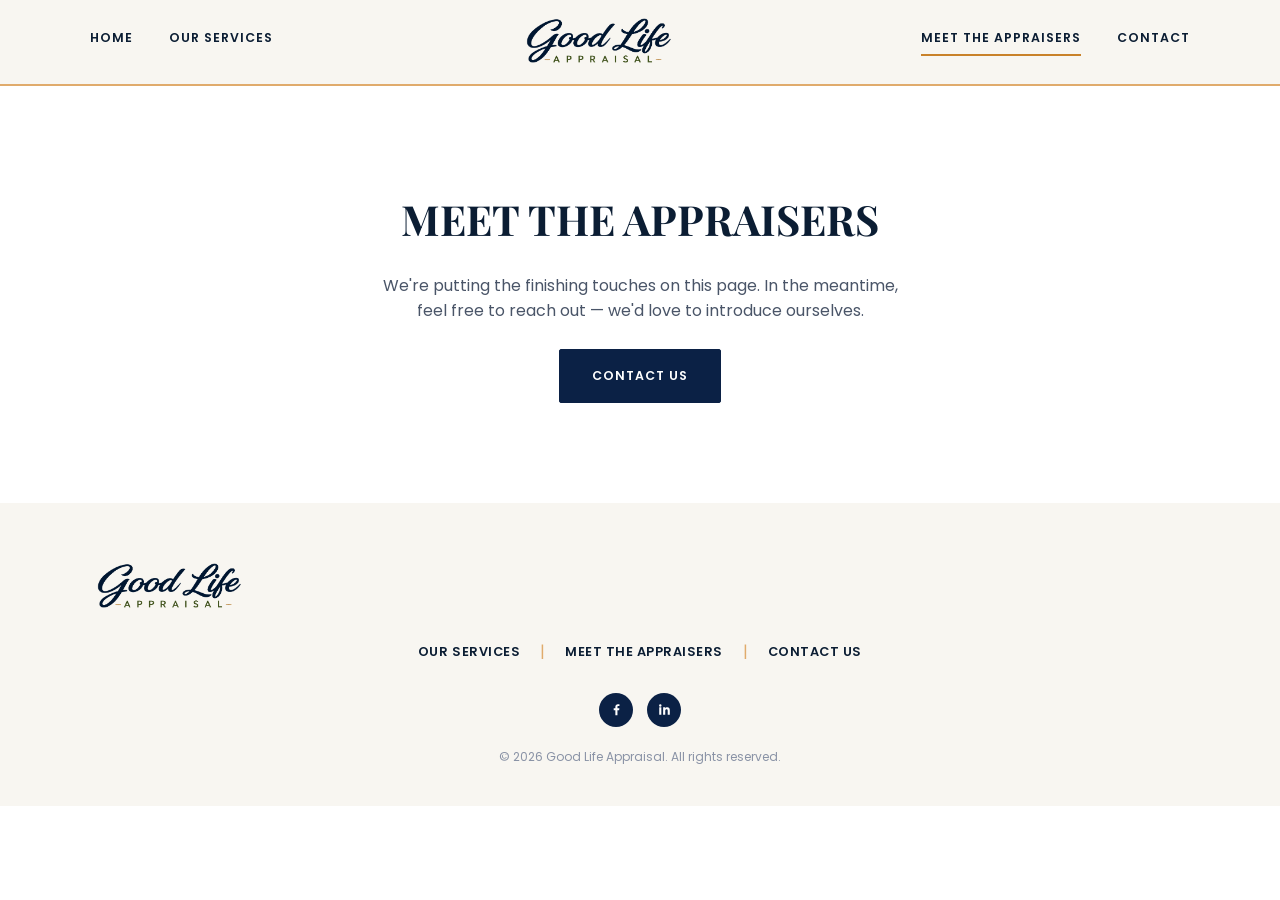
==== commit 0d581b6e: "Replace text logo with version 2 image logo Swap the CSS/text-based header and footer logo for the n" ====
--- a/about.html
+++ b/about.html
@@ -17,8 +17,7 @@
     </nav>
 
     <a href="index.html" class="logo">
-      <span class="logo-script">Good Life</span>
-      <span class="logo-sub">Appraisal</span>
+      <img src="assets/logo-v2.png" alt="Good Life Appraisal" class="logo-img">
     </a>
 
     <nav class="main-nav nav-right">
@@ -46,8 +45,7 @@
 <footer class="site-footer">
   <div class="container">
     <a href="index.html" class="logo footer-logo">
-      <span class="logo-script">Good Life</span>
-      <span class="logo-sub">Appraisal</span>
+      <img src="assets/logo-v2.png" alt="Good Life Appraisal" class="logo-img">
     </a>
     <div class="footer-links">
       <a href="services.html">Our Services</a>
--- a/styles.css
+++ b/styles.css
@@ -44,34 +44,14 @@
 /* Logo */
 .logo {
   display: flex;
-  flex-direction: column;
   align-items: center;
   line-height: 1;
 }
 
-.logo-script {
-  font-family: var(--font-script);
-  font-size: 2.6rem;
-  color: var(--navy);
-}
-
-.logo-sub {
-  display: flex;
-  align-items: center;
-  gap: 10px;
-  margin-top: -4px;
-  font-size: 0.68rem;
-  font-weight: 600;
-  letter-spacing: 0.28em;
-  color: var(--navy);
-}
-
-.logo-sub::before,
-.logo-sub::after {
-  content: '';
-  width: 18px;
-  height: 1px;
-  background: var(--gold);
+.logo-img {
+  height: 56px;
+  width: auto;
+  display: block;
 }
 
 /* Header */
@@ -207,15 +187,20 @@
 
 /* ---------- HERO (home) ---------- */
 .hero {
-  background: #fff;
-  padding: 64px 0 72px;
+  background-color: #fff;
+  background-image: var(--hero-bg);
+  background-size: cover;
+  background-position: center right;
+  background-repeat: no-repeat;
+  padding: 100px 0 120px;
 }
 
 .hero .container {
-  display: grid;
-  grid-template-columns: 1fr 1fr;
-  gap: 56px;
-  align-items: center;
+  display: block;
+}
+
+.hero-copy {
+  max-width: 520px;
 }
 
 .hero h1 {
@@ -241,16 +226,6 @@
 }
 
 .hero-actions { display: flex; gap: 16px; flex-wrap: wrap; }
-
-.hero-art {
-  position: relative;
-  background: linear-gradient(180deg, #fdf6e8 0%, #f3e4c4 100%);
-  border-radius: 6px;
-  overflow: hidden;
-  padding: 24px;
-}
-
-.hero-art img { width: 100%; height: auto; }
 
 /* ---------- Story / valuation navy section ---------- */
 .story-section {
@@ -738,8 +713,12 @@
 
 /* ---------- Responsive ---------- */
 @media (max-width: 900px) {
-  .hero .container { grid-template-columns: 1fr; }
-  .hero-art { order: -1; }
+  .hero {
+    background-image: linear-gradient(rgba(255,255,255,0.82), rgba(255,255,255,0.96)), var(--hero-bg);
+    background-position: center 30%;
+    padding: 56px 0 60px;
+  }
+  .hero-copy { max-width: 100%; }
   .story-grid { grid-template-columns: 1fr; }
   .story-grid .divider-col { display: none; }
   .appraise-grid { grid-template-columns: repeat(2, 1fr); row-gap: 40px; }
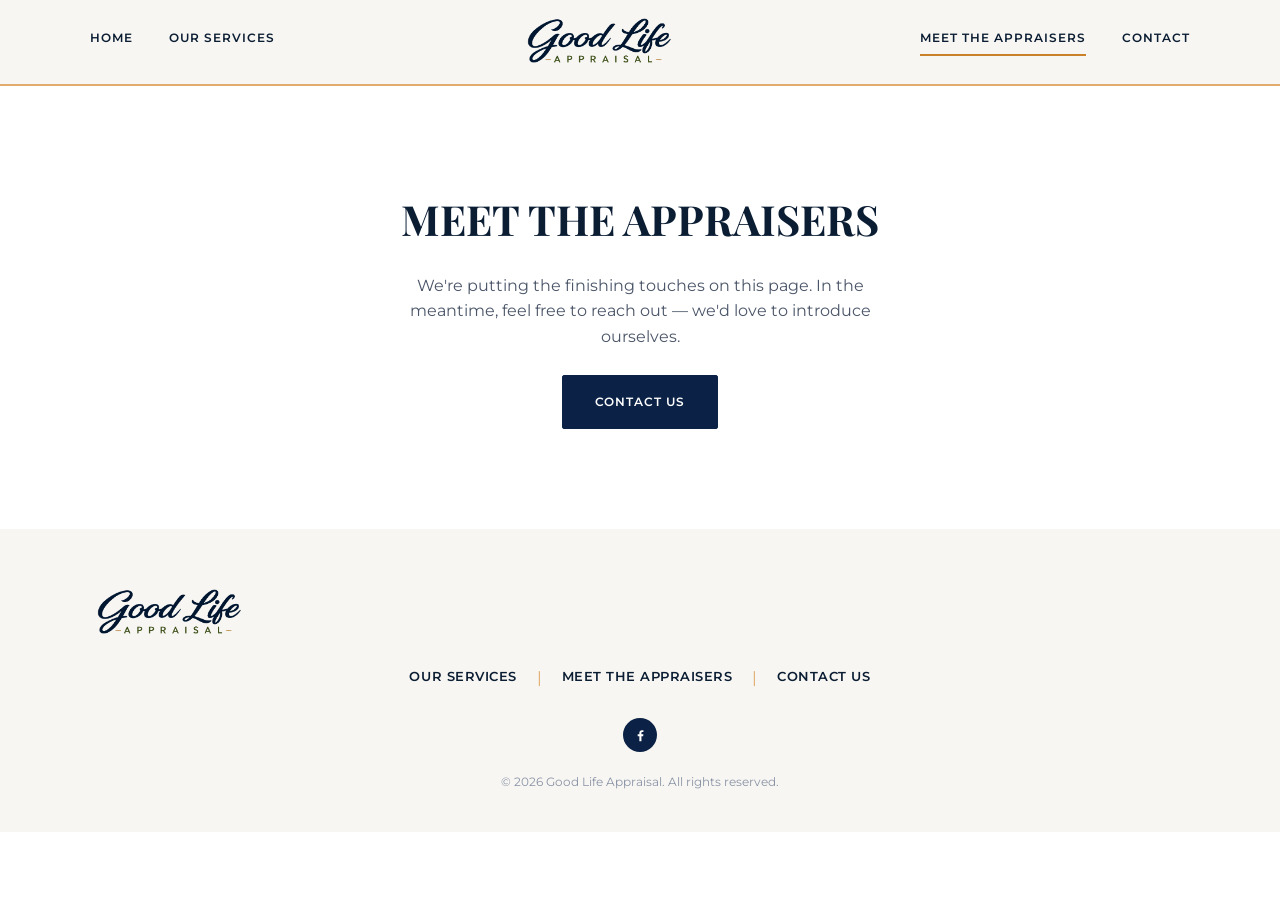
==== commit e58831dc: "Refresh palette, hero divider, column balance, and contact tagline - Set --cream to #F7F6F2 (Soft Wh" ====
--- a/about.html
+++ b/about.html
@@ -58,9 +58,6 @@
       <a href="#" aria-label="Facebook">
         <svg width="15" height="15" viewBox="0 0 24 24" fill="#fff" xmlns="http://www.w3.org/2000/svg"><path d="M13.5 21V13h2.7l.4-3.1h-3.1V8c0-.9.25-1.5 1.55-1.5H16.7V3.7C16.4 3.66 15.4 3.57 14.24 3.57c-2.4 0-4.05 1.47-4.05 4.16V9.9H7.5V13h2.69v8h3.31Z"/></svg>
       </a>
-      <a href="#" aria-label="LinkedIn">
-        <svg width="15" height="15" viewBox="0 0 24 24" fill="#fff" xmlns="http://www.w3.org/2000/svg"><path d="M6.94 8.5H3.56V20.5H6.94V8.5ZM5.25 3.5A1.96 1.96 0 1 0 5.27 7.42 1.96 1.96 0 0 0 5.25 3.5ZM20.5 20.5H17.13V14.28C17.13 12.77 16.6 11.75 15.24 11.75C14.2 11.75 13.59 12.44 13.32 13.11C13.22 13.35 13.2 13.68 13.2 14.02V20.5H9.83S9.87 9.43 9.83 8.5H13.2V9.94C13.65 9.24 14.46 8.25 16.58 8.25C19.21 8.25 20.5 9.98 20.5 13.54V20.5Z"/></svg>
-      </a>
     </div>
     <p class="footer-copy">&copy; 2026 Good Life Appraisal. All rights reserved.</p>
   </div>
--- a/styles.css
+++ b/styles.css
@@ -1,11 +1,11 @@
-@import url('https://fonts.googleapis.com/css2?family=Playfair+Display:wght@600;700&family=Great+Vibes&family=Poppins:wght@400;500;600;700&display=swap');
+@import url('https://fonts.googleapis.com/css2?family=Playfair+Display:ital,wght@0,600;0,700;1,600&family=Montserrat:wght@400;500;600;700&display=swap');
 
 :root {
   --navy: #0b2145;
   --navy-deep: #071730;
   --gold: #c9822a;
   --gold-light: #e0ab6c;
-  --cream: #f8f6f1;
+  --cream: #F7F6F2;
   --text-navy: #0b1d33;
   --text-body: #4a5568;
   --text-on-navy: #d7dbe6;
@@ -13,8 +13,7 @@
   --border-light: #e5e0d5;
 
   --font-serif: 'Playfair Display', Georgia, serif;
-  --font-script: 'Great Vibes', cursive;
-  --font-sans: 'Poppins', -apple-system, BlinkMacSystemFont, sans-serif;
+  --font-sans: 'Montserrat', -apple-system, BlinkMacSystemFont, sans-serif;
 }
 
 * { box-sizing: border-box; }
@@ -210,13 +209,19 @@
 }
 
 .hero-divider {
-  display: flex;
-  align-items: center;
-  gap: 16px;
   margin: 22px 0;
 }
-.hero-divider .line { height: 1px; flex: 1; max-width: 90px; background: var(--gold-light); }
-.hero-divider svg { flex-shrink: 0; }
+/* The artwork carries its own rules and centre motif, so no flex lines here.
+   It ships with transparent padding (38px sides, 112 top / 185 bottom of a
+   2172x724 canvas); the negative bottom margin absorbs the uneven bottom gap. */
+.hero-divider img {
+  display: block;
+  width: 300px;
+  max-width: 100%;
+  height: auto;
+  margin-left: -5px;
+  margin-bottom: -10px;
+}
 
 .hero p.lede {
   font-size: 1.05rem;
@@ -238,6 +243,14 @@
   display: grid;
   grid-template-columns: 1fr 1px 1fr;
   gap: 48px;
+}
+
+/* Shared by .story-col and .wwd-col: each column stays a true 50%, but its
+   content block shrinks to fit and is centered, so short content splits its
+   slack evenly on both sides instead of trailing off to the right. */
+.col-inner {
+  width: fit-content;
+  margin-inline: auto;
 }
 
 .story-grid .divider-col { background: rgba(255,255,255,0.15); }
@@ -297,23 +310,23 @@
 .where-location {
   margin-top: 18px;
   display: flex;
-  align-items: center;
-  justify-content: center;
-  gap: 8px;
+  flex-direction: column;
+  align-items: center;
+  justify-content: center;
+  gap: 6px;
   font-weight: 600;
   color: var(--gold-light);
   font-size: 1.05rem;
-}
-
-.where-band .sub {
-  margin-top: 6px;
-  color: var(--text-muted-on-navy);
-  font-size: 0.9rem;
+  text-align: center;
 }
 
 /* ---------- Page hero band (Services / generic) ---------- */
+/* Grain is an inline SVG (feTurbulence) so it costs no request and no asset. */
 .page-hero {
-  background: var(--cream);
+  background-color: var(--cream);
+  background-image: url("data:image/svg+xml,%3Csvg xmlns='http://www.w3.org/2000/svg' width='160' height='160'%3E%3Cfilter id='grain'%3E%3CfeTurbulence type='fractalNoise' baseFrequency='0.65' numOctaves='4' stitchTiles='stitch'/%3E%3CfeColorMatrix type='saturate' values='0'/%3E%3CfeComponentTransfer%3E%3CfeFuncA type='table' tableValues='1 1'/%3E%3C/feComponentTransfer%3E%3C/filter%3E%3Crect width='160' height='160' filter='url(%23grain)' opacity='0.14'/%3E%3C/svg%3E");
+  background-size: 160px 160px;
+  background-repeat: repeat;
   padding: 72px 0;
   text-align: center;
 }
@@ -404,18 +417,22 @@
   gap: 16px;
   font-size: 1.15rem;
   text-transform: uppercase;
-  margin-bottom: 20px;
+  margin-bottom: 10px;
 }
 
 .wwd-col .icon-circle {
   width: 52px;
   height: 52px;
   border-radius: 50%;
-  border: 1px solid var(--gold);
+  border: 1px solid #6e8b3d;
   display: flex;
   align-items: center;
   justify-content: center;
   flex-shrink: 0;
+}
+
+.wwd-col ul {
+  margin-left: 68px;
 }
 
 .wwd-col ul li {
@@ -432,7 +449,7 @@
   width: 6px;
   height: 6px;
   border-radius: 50%;
-  background: var(--gold);
+  background: #6e8b3d;
 }
 
 /* ---------- Good Life Standard ---------- */
@@ -483,15 +500,17 @@
 
 .map-section .container {
   display: flex;
-  align-items: center;
-  justify-content: space-between;
+  flex-direction: column;
+  align-items: center;
+  justify-content: center;
   gap: 40px;
-  flex-wrap: wrap;
+  text-align: center;
 }
 
 .map-copy h3 {
   display: flex;
   align-items: center;
+  justify-content: center;
   gap: 10px;
   font-size: 1.2rem;
   text-transform: uppercase;
@@ -503,10 +522,6 @@
   font-weight: 600;
   margin: 0 0 6px;
 }
-
-.map-copy p.sub { margin: 0; font-size: 0.9rem; }
-
-.map-graphic { flex-shrink: 0; }
 
 /* ---------- Footer ---------- */
 .site-footer {
@@ -580,12 +595,14 @@
   margin: 20px auto 24px;
 }
 
+/* Supporting copy, not a display line: sans keeps it from competing with the
+   Playfair h1 directly above it, which shares the serif family. */
 .contact-header .tagline {
+  font-family: var(--font-sans);
   color: var(--gold-light);
-  font-weight: 700;
-  letter-spacing: 0.04em;
-  text-transform: uppercase;
-  font-size: 1rem;
+  font-weight: 600;
+  font-size: 1.05rem;
+  letter-spacing: 0.02em;
   margin: 0 0 12px;
 }
 
@@ -725,10 +742,10 @@
   .appraise-card { border-left: none; }
   .wwd-grid { grid-template-columns: 1fr; }
   .wwd-grid .divider-col { display: none; }
+  /* Single column now: let content go flush-left instead of centering. */
+  .col-inner { width: auto; }
   .standard-grid { grid-template-columns: repeat(2, 1fr); row-gap: 32px; }
   .standard-card { border-left: none; }
-  .map-section .container { flex-direction: column; text-align: center; }
-  .map-copy h3 { justify-content: center; }
 }
 
 @media (max-width: 768px) {
